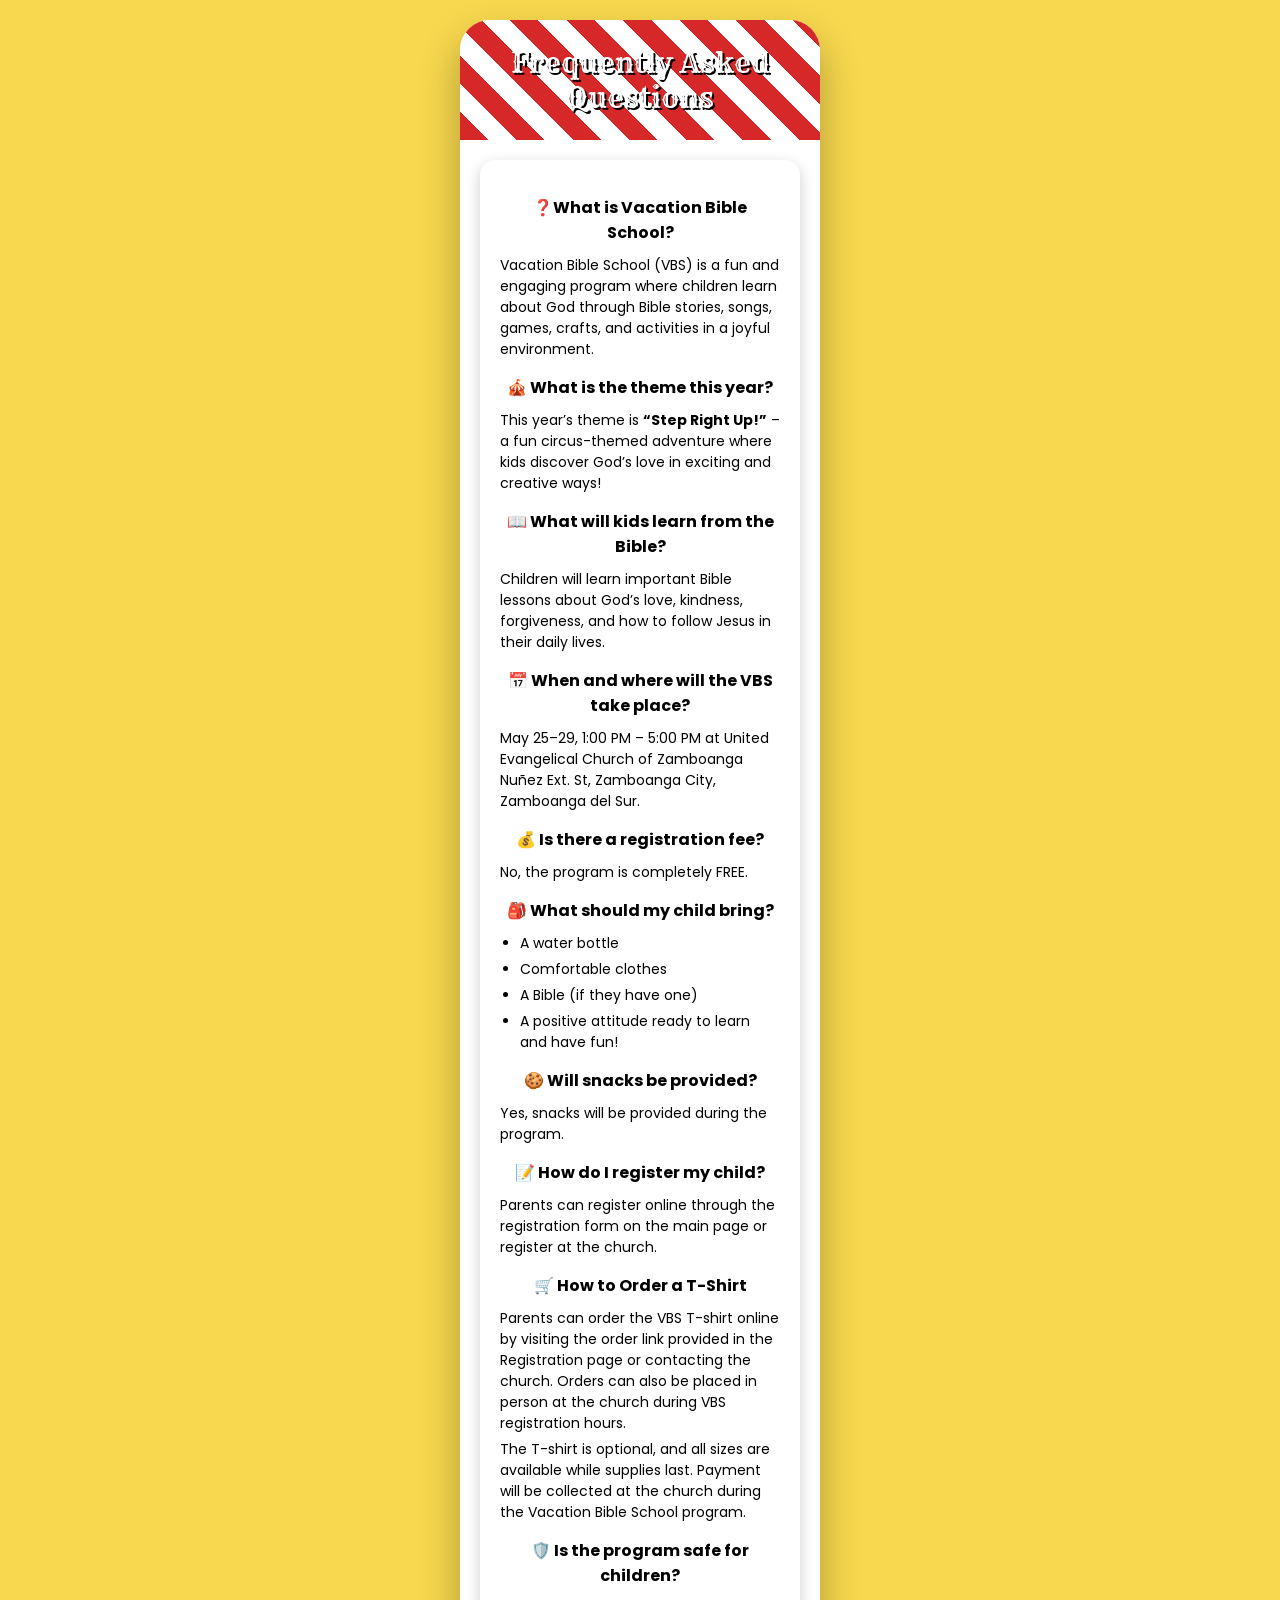
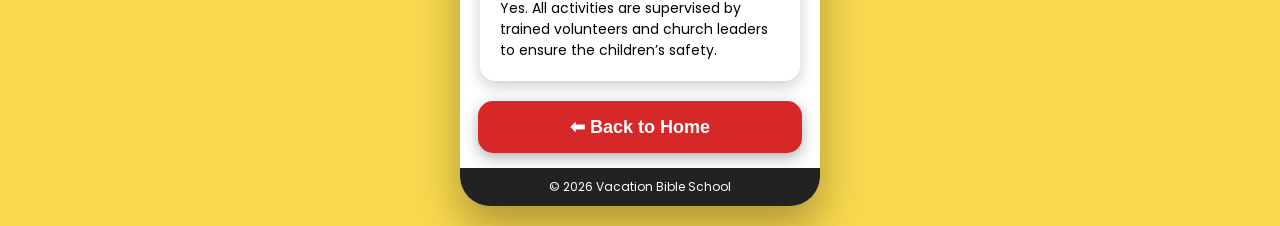
==== faq.html @ 1d7cdc25 "Add files via upload" ====
<!DOCTYPE html>
<html lang="en">
<head>
<meta charset="UTF-8">
<meta name="viewport" content="width=device-width, initial-scale=1.0">
<title>VBS FAQs</title>

<link rel="stylesheet" href="home.css">

<link href="https://fonts.googleapis.com/css2?family=Rye&family=Poppins:wght@300;400;600&display=swap" rel="stylesheet">
</head>

<body>

<div class="phone">

<header>
Frequently Asked Questions
</header>

<section class="details">

<h2>❓What is Vacation Bible School?</h2>
<p>
Vacation Bible School (VBS) is a fun and engaging program where children learn about God through Bible stories, songs, games, crafts, and activities in a joyful environment.
</p>

<h2>🎪 What is the theme this year?</h2>
<p>
This year’s theme is <strong>“Step Right Up!”</strong> – a fun circus-themed adventure where kids discover God’s love in exciting and creative ways!
</p>

<h2>📖 What will kids learn from the Bible?</h2>
<p>
Children will learn important Bible lessons about God’s love, kindness, forgiveness, and how to follow Jesus in their daily lives.
</p>

<h2>📅 When and where will the VBS take place?</h2>
<p>
May 25–29, 1:00 PM – 5:00 PM at United Evangelical Church of Zamboanga Nuñez Ext. St, Zamboanga City, Zamboanga del Sur.
</p>

<h2>💰 Is there a registration fee?</h2>
<p>
No, the program is completely FREE.
</p>

<h2>🎒 What should my child bring?</h2>
<ul>
<li>A water bottle</li>
<li>Comfortable clothes</li>
<li>A Bible (if they have one)</li>
<li>A positive attitude ready to learn and have fun!</li>
</ul>

<h2>🍪 Will snacks be provided?</h2>
<p>
Yes, snacks will be provided during the program.
</p>

<h2>📝 How do I register my child?</h2>
<p>
Parents can register online through the registration form on the main page or register at the church.
</p>
<h2 id="how-to-order">🛒 How to Order a T-Shirt</h2>
<p>
Parents can order the VBS T-shirt online by visiting the order link provided in the Registration page or contacting the church. Orders can also be placed in person at the church during VBS registration hours. 
</p>
<p>
The T-shirt is optional, and all sizes are available while supplies last.  Payment will be collected at the church during the Vacation Bible School program.
</p>
<h2>🛡️ Is the program safe for children?</h2>
<p>
Yes. All activities are supervised by trained volunteers and church leaders to ensure the children’s safety.
</p>

</section>

<div class="register-container">
<button onclick="goHome()" class="register-btn">
⬅ Back to Home
</button>
</div>

<footer>
© 2026 Vacation Bible School
</footer>

</div>

<script src="home.js"></script>

</body>
</html>
---- home.css ----
*{
margin:0;
padding:0;
box-sizing:border-box;
}

body{
font-family:'Poppins',sans-serif;
background:#f8d84e;
display:flex;
justify-content:center;
padding:20px;
}

/* PHONE STYLE CONTAINER */
.phone{
width:360px;
background:white;
border-radius:30px;
overflow:hidden;
box-shadow:0 20px 40px rgba(0,0,0,0.3);
}

/* HEADER - circus stripes */
header{
background: repeating-linear-gradient(
45deg,
#d62828,
#d62828 20px,
#ffffff 20px,
#ffffff 40px
);
color:white;
text-align:center;
padding:25px 10px;
font-family:'Rye',cursive;
font-size:28px;
text-shadow:2px 2px black;
}

/* HERO */
.hero{
padding:50px 20px;
text-align:center;
background:linear-gradient(rgba(0,0,0,0.5), rgba(0,0,0,0.5)),
url("PosterVBS.png");
background-size:cover;
background-position:center;
color:white;
}

.hero h1{
font-size:28px;
margin-bottom:10px;
}

.hero p{
font-size:14px;
}

/* DETAILS */
.details{
background:#fff;
margin:20px;
padding:20px;
border-radius:15px;
box-shadow:0 5px 15px rgba(0,0,0,0.2);
text-align:left;
}

.details h2{
text-align:center;
margin-bottom:10px;
}

/* ACTIVITIES */
.activities-section{
padding:20px;
text-align:center;
}

.activities{
display:grid;
grid-template-columns:1fr 1fr;
gap:10px;
margin-top:15px;
}

.card{
background:#fff;
padding:15px;
border-radius:15px;
font-size:13px;
box-shadow:0 5px 15px rgba(0,0,0,0.15);
transition:0.3s;
}

/* fun hover */
.card:hover{
transform:scale(1.05) rotate(-2deg);
background:#ffe066;
}

/* REGISTER BUTTON */
.register-container {
    text-align: center;
    margin: 15px 0; /* same margin for all buttons */
}

.register-btn {
    padding: 15px 0; /* vertical padding only, consistent height */
    width: 90%;      /* same width for all buttons */
    font-size: 18px;
    background: #d62828;
    color: white;
    border: none;
    border-radius: 15px;
    cursor: pointer;
    font-weight: bold;
    box-shadow: 0 5px 15px rgba(0,0,0,0.3);
    transition: 0.3s;
    display: inline-block;
    white-space: nowrap; /* prevent text wrap */
}
.register-btn:hover{
background:#a4161a;
transform:scale(1.05);
}

/* FOOTER */
footer{
background:#222;
color:white;
text-align:center;
padding:10px;
font-size:12px;
}
/* FAQ spacing */
.details h2{
margin-top:15px;
font-size:16px;
}

.details p, .details li{
font-size:14px;
margin-top:5px;
}

.details ul{
padding-left:20px;
}
/* MOBILE FULL WIDTH (optional if opened on phone) */
/* Highlight blinking animation */
@keyframes blinkHighlight {
    0% { background-color: #ffe066; }
    50% { background-color: white; }
    100% { background-color: #ffe066; }
}

.highlight-blink {
    animation: blinkHighlight 1s ease-in-out 3; /* 1s duration, 3 times */
    padding: 5px 10px; /* optional: give it a little padding so highlight is visible */
    border-radius: 5px; /* optional: rounded corners for better look */
}
@media(max-width:400px){
.phone{
width:100%;
border-radius:0;
}

}
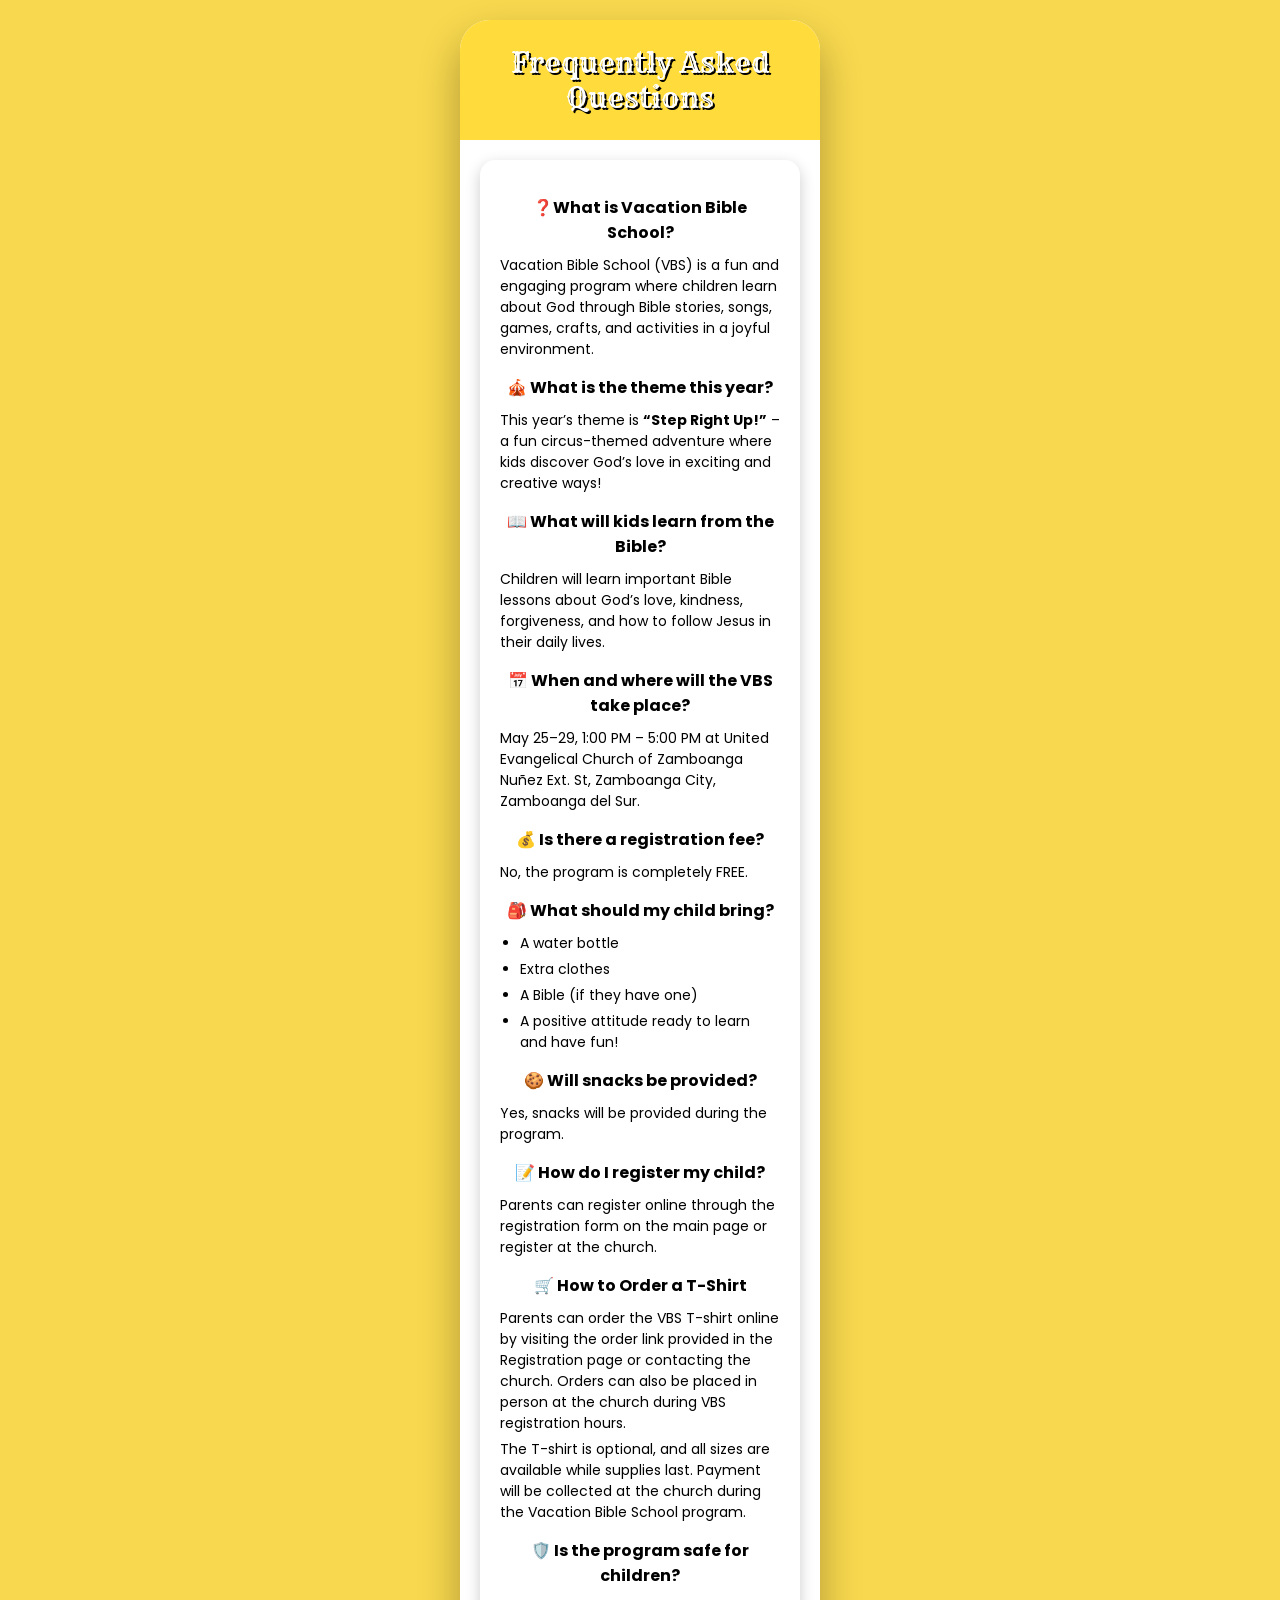
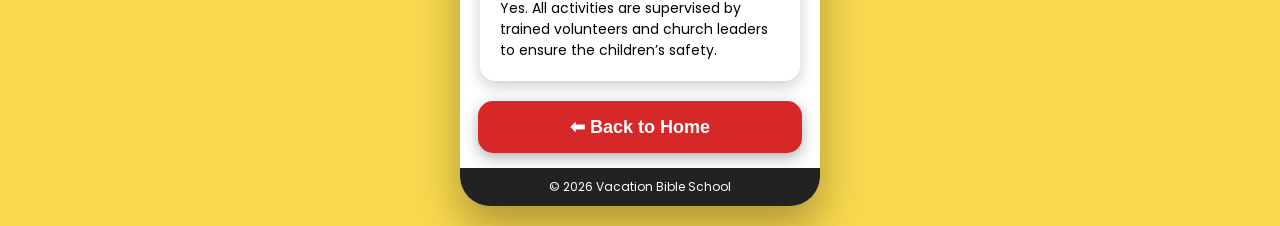
==== commit bc8b113c: "Add files via upload" ====
--- a/faq.html
+++ b/faq.html
@@ -48,7 +48,7 @@
 <h2>🎒 What should my child bring?</h2>
 <ul>
 <li>A water bottle</li>
-<li>Comfortable clothes</li>
+<li>Extra clothes</li>
 <li>A Bible (if they have one)</li>
 <li>A positive attitude ready to learn and have fun!</li>
 </ul>
--- a/home.css
+++ b/home.css
@@ -25,12 +25,12 @@
 header{
 background: repeating-linear-gradient(
 45deg,
-#d62828,
-#d62828 20px,
-#ffffff 20px,
-#ffffff 40px
+#ffdb3b,
+#ffdb3b 20px,
+#ffdb3b 20px,
+#ffdb3b 40px
 );
-color:white;
+color:rgb(255, 255, 255);
 text-align:center;
 padding:25px 10px;
 font-family:'Rye',cursive;
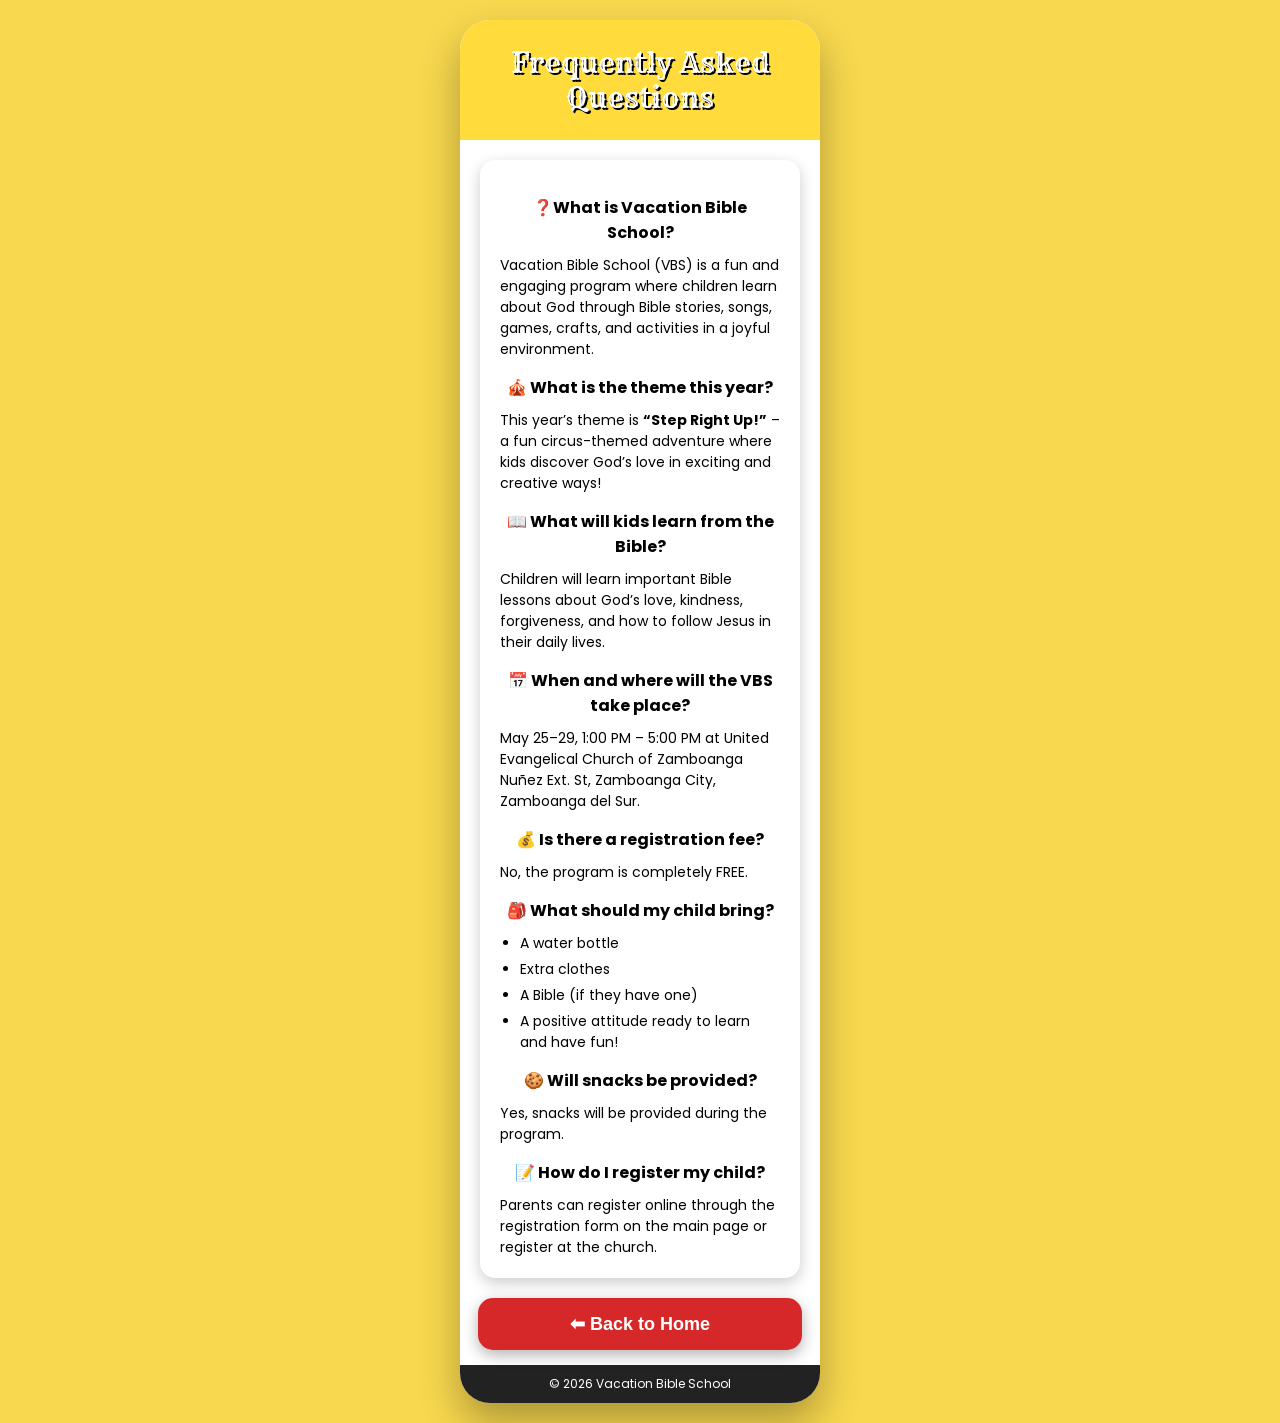
==== commit 894e46f0: "Update faq.html" ====
--- a/faq.html
+++ b/faq.html
@@ -62,17 +62,7 @@
 <p>
 Parents can register online through the registration form on the main page or register at the church.
 </p>
-<h2 id="how-to-order">🛒 How to Order a T-Shirt</h2>
-<p>
-Parents can order the VBS T-shirt online by visiting the order link provided in the Registration page or contacting the church. Orders can also be placed in person at the church during VBS registration hours. 
-</p>
-<p>
-The T-shirt is optional, and all sizes are available while supplies last.  Payment will be collected at the church during the Vacation Bible School program.
-</p>
-<h2>🛡️ Is the program safe for children?</h2>
-<p>
-Yes. All activities are supervised by trained volunteers and church leaders to ensure the children’s safety.
-</p>
+
 
 </section>
 
@@ -91,4 +81,4 @@
 <script src="home.js"></script>
 
 </body>
-</html>+</html>
